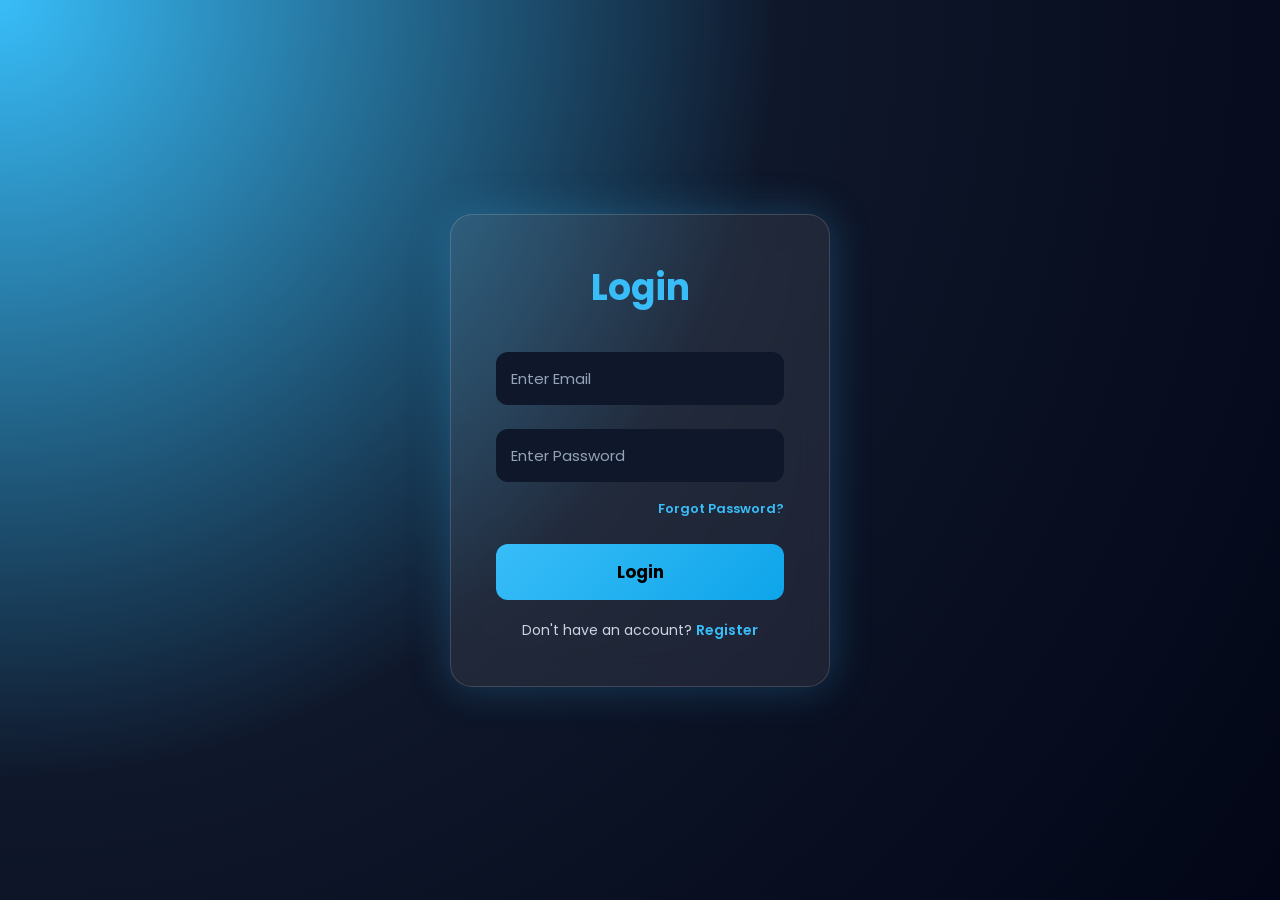
==== Task2/landing__page/index.html @ 78ef0b10 "Initial commit" ====
<!DOCTYPE html>
<html lang="en">

<head>
    <meta charset="UTF-8">
    <meta name="viewport" content="width=device-width, initial-scale=1.0">
    <title>Login Page</title>

    <link rel="stylesheet" href="login.css">
    <link href="https://fonts.googleapis.com/css2?family=Poppins:wght@300;400;600;700&display=swap" rel="stylesheet">
</head>

<body>

    <div class="auth-box">

        <h1>Login</h1>

        <input type="email" placeholder="Enter Email">

        <input type="password" placeholder="Enter Password">

        <!-- FORGOT PASSWORD LINK -->
        <a href="forgot.html" class="forgot">Forgot Password?</a>

        <button>Login</button>

        <p>
            Don't have an account?
            <a href="register.html">Register</a>
        </p>

    </div>

</body>

</html>
---- Task2/landing__page/login.css ----
/* ================= GLOBAL ================= */

*{
    margin:0;
    padding:0;
    box-sizing:border-box;
    font-family:'Poppins', sans-serif;
}

/* ================= BACKGROUND ================= */

body{
    height:100vh;
    display:flex;
    justify-content:center;
    align-items:center;

    background: radial-gradient(circle at top left, #38bdf8, #0f172a, #020617);
}

/* ================= BOX ================= */

.auth-box{
    width:380px;
    padding:45px;
    border-radius:22px;

    background: rgba(255,255,255,0.08);
    backdrop-filter: blur(18px);

    border: 1px solid rgba(255,255,255,0.15);

    box-shadow: 0px 0px 40px rgba(56,189,248,0.25);

    text-align:center;
}

/* ================= TITLE ================= */

.auth-box h1{
    color:#38bdf8;
    font-size:36px;
    margin-bottom:25px;
}

/* ================= INPUT ================= */

.auth-box input{
    width:100%;
    padding:15px;
    margin:12px 0;

    border:none;
    outline:none;
    border-radius:12px;

    background:#0f172a;
    color:white;
    font-size:15px;

    transition:0.3s;
}

.auth-box input:focus{
    border:1px solid #38bdf8;
    box-shadow:0 0 10px rgba(56,189,248,0.4);
}

.auth-box input::placeholder{
    color:#94a3b8;
}

/* ================= FORGOT PASSWORD ================= */

.forgot{
    display:block;
    text-align:right;
    margin-top:5px;
    margin-bottom:15px;

    color:#38bdf8;
    font-size:13px;
    text-decoration:none;

    transition:0.3s;
}

.forgot:hover{
    color:white;
}

/* ================= BUTTON ================= */

.auth-box button{
    width:100%;
    padding:15px;
    margin-top:10px;

    border:none;
    border-radius:12px;

    background: linear-gradient(135deg, #38bdf8, #0ea5e9);
    color:black;

    font-size:17px;
    font-weight:700;

    cursor:pointer;
    transition:0.3s;
}

.auth-box button:hover{
    transform:translateY(-4px);
    box-shadow:0px 10px 25px rgba(56,189,248,0.35);
}

.auth-box button:active{
    transform:scale(0.96);
}

/* ================= TEXT ================= */

.auth-box p{
    margin-top:20px;
    color:#cbd5e1;
    font-size:14px;
}

.auth-box a{
    color:#38bdf8;
    text-decoration:none;
    font-weight:600;
}

.auth-box a:hover{
    color:white;
}

/* ================= INFO TEXT (FORGOT PAGE) ================= */

.info{
    color:#cbd5e1;
    font-size:13px;
    margin-bottom:15px;
    line-height:20px;
}

/* ================= RESPONSIVE ================= */

@media(max-width:450px){
    .auth-box{
        width:90%;
        padding:35px;
    }

    .auth-box h1{
        font-size:30px;
    }
}
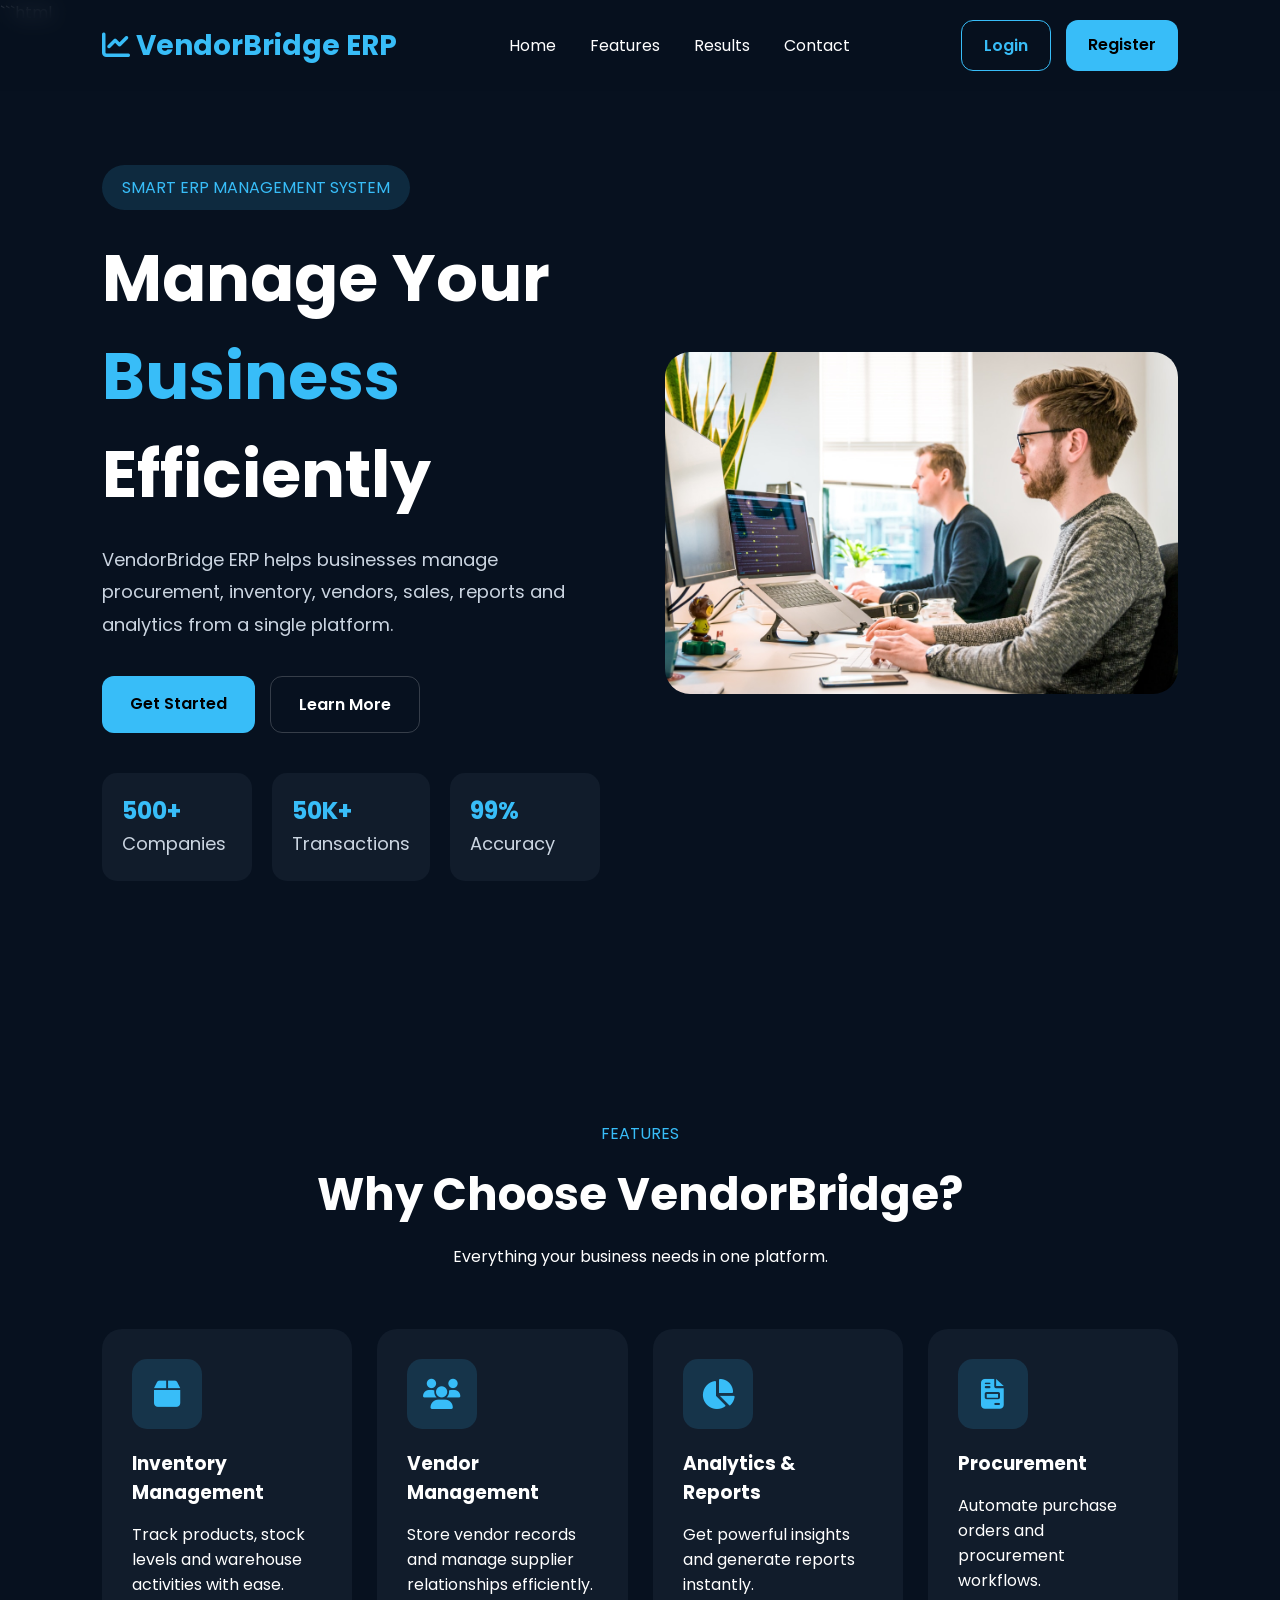
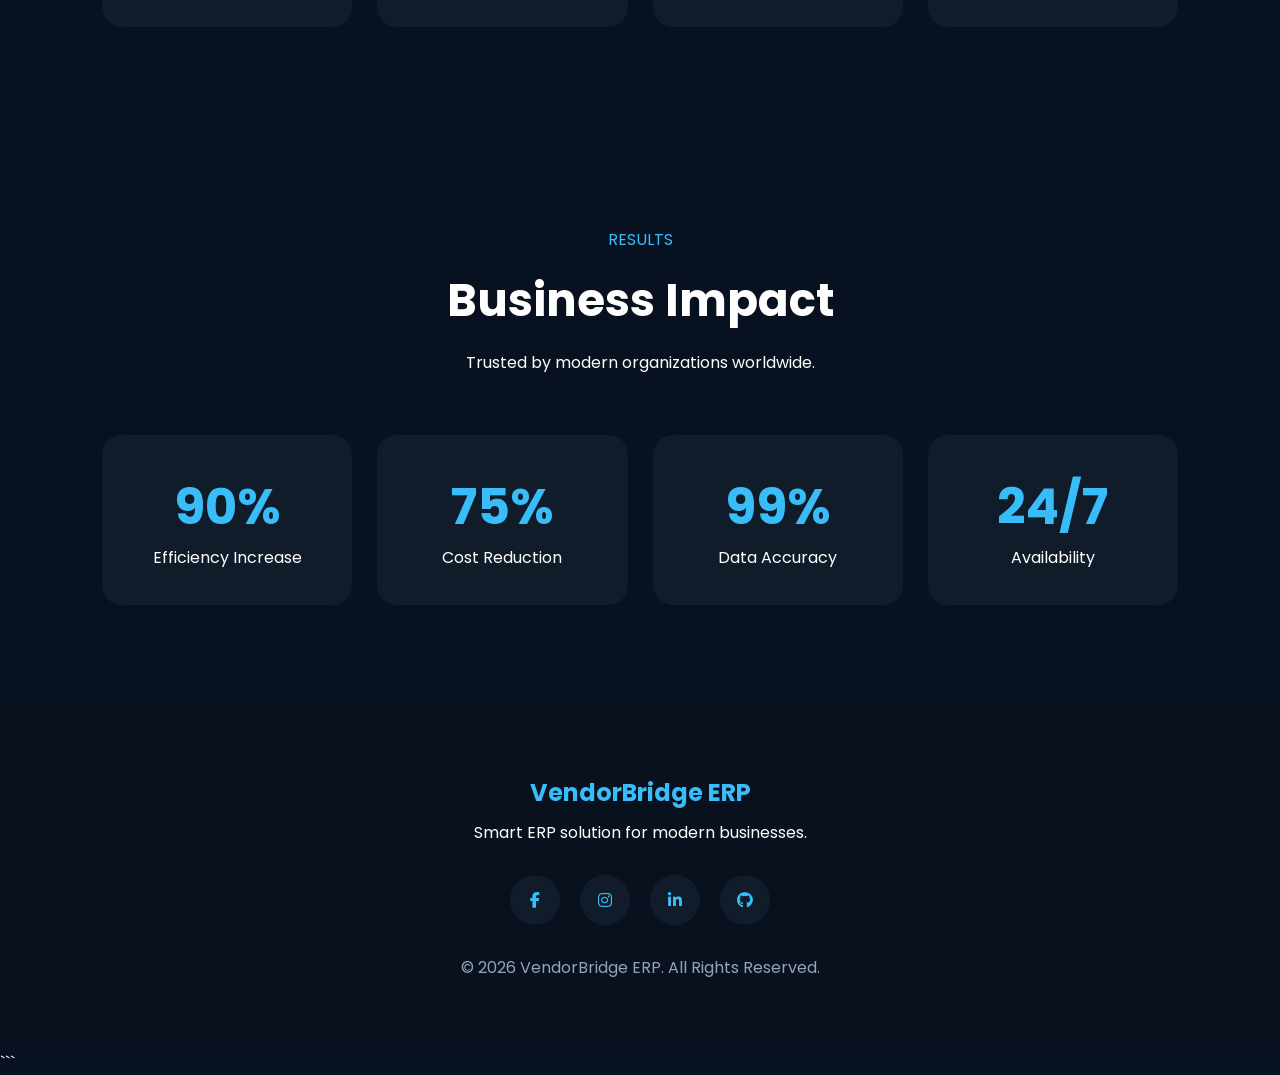
==== commit 04d2d3ea: "Updated Project" ====
--- a/Task2/landing__page/index.html
+++ b/Task2/landing__page/index.html
@@ -1,37 +1,247 @@
+```html
 <!DOCTYPE html>
 <html lang="en">
-
 <head>
     <meta charset="UTF-8">
     <meta name="viewport" content="width=device-width, initial-scale=1.0">
-    <title>Login Page</title>
-
-    <link rel="stylesheet" href="login.css">
-    <link href="https://fonts.googleapis.com/css2?family=Poppins:wght@300;400;600;700&display=swap" rel="stylesheet">
+    <title>VendorBridge ERP</title>
+
+    <link rel="stylesheet" href="style.css">
+
+    <link href="https://fonts.googleapis.com/css2?family=Poppins:wght@300;400;600;700;800&display=swap" rel="stylesheet">
+
+    <link rel="stylesheet"
+    href="https://cdnjs.cloudflare.com/ajax/libs/font-awesome/6.5.1/css/all.min.css">
 </head>
 
 <body>
 
-    <div class="auth-box">
-
-        <h1>Login</h1>
-
-        <input type="email" placeholder="Enter Email">
-
-        <input type="password" placeholder="Enter Password">
-
-        <!-- FORGOT PASSWORD LINK -->
-        <a href="forgot.html" class="forgot">Forgot Password?</a>
-
-        <button>Login</button>
+<header>
+
+    <div class="logo">
+        <i class="fa-solid fa-chart-line"></i>
+        VendorBridge ERP
+    </div>
+
+    <nav>
+        <a href="#">Home</a>
+        <a href="#features">Features</a>
+        <a href="#results">Results</a>
+        <a href="#footer">Contact</a>
+    </nav>
+
+    <div class="nav-buttons">
+        <a href="login.html" class="login-btn">Login</a>
+        <a href="register.html" class="register-btn">Register</a>
+    </div>
+
+</header>
+
+<section class="hero">
+
+    <div class="hero-content">
+
+        <div class="tagline">
+            SMART ERP MANAGEMENT SYSTEM
+        </div>
+
+        <h1>
+            Manage Your
+            <span>Business</span>
+            Efficiently
+        </h1>
 
         <p>
-            Don't have an account?
-            <a href="register.html">Register</a>
-        </p>
-
-    </div>
+            VendorBridge ERP helps businesses manage procurement,
+            inventory, vendors, sales, reports and analytics
+            from a single platform.
+        </p>
+
+        <div class="hero-buttons">
+            <a href="register.html" class="primary-btn">
+                Get Started
+            </a>
+
+            <a href="#features" class="secondary-btn">
+                Learn More
+            </a>
+        </div>
+
+        <div class="hero-stats">
+
+            <div class="stat-box">
+                <h2>500+</h2>
+                <p>Companies</p>
+            </div>
+
+            <div class="stat-box">
+                <h2>50K+</h2>
+                <p>Transactions</p>
+            </div>
+
+            <div class="stat-box">
+                <h2>99%</h2>
+                <p>Accuracy</p>
+            </div>
+
+        </div>
+
+    </div>
+
+    <div class="hero-image">
+
+        <img
+        src="image.png"
+        alt="ERP Dashboard">
+
+    </div>
+
+</section>
+
+<section id="features">
+
+    <div class="section-heading">
+        <span>FEATURES</span>
+        <h2>Why Choose VendorBridge?</h2>
+        <p>
+            Everything your business needs in one platform.
+        </p>
+    </div>
+
+    <div class="features-container">
+
+        <div class="feature-card">
+
+            <div class="icon-box">
+                <i class="fa-solid fa-box"></i>
+            </div>
+
+            <h3>Inventory Management</h3>
+
+            <p>
+                Track products, stock levels and warehouse
+                activities with ease.
+            </p>
+
+        </div>
+
+        <div class="feature-card">
+
+            <div class="icon-box">
+                <i class="fa-solid fa-users"></i>
+            </div>
+
+            <h3>Vendor Management</h3>
+
+            <p>
+                Store vendor records and manage supplier
+                relationships efficiently.
+            </p>
+
+        </div>
+
+        <div class="feature-card">
+
+            <div class="icon-box">
+                <i class="fa-solid fa-chart-pie"></i>
+            </div>
+
+            <h3>Analytics & Reports</h3>
+
+            <p>
+                Get powerful insights and generate reports
+                instantly.
+            </p>
+
+        </div>
+
+        <div class="feature-card">
+
+            <div class="icon-box">
+                <i class="fa-solid fa-file-invoice"></i>
+            </div>
+
+            <h3>Procurement</h3>
+
+            <p>
+                Automate purchase orders and procurement
+                workflows.
+            </p>
+
+        </div>
+
+    </div>
+
+</section>
+
+<section id="results">
+
+    <div class="section-heading">
+        <span>RESULTS</span>
+        <h2>Business Impact</h2>
+        <p>
+            Trusted by modern organizations worldwide.
+        </p>
+    </div>
+
+    <div class="results-container">
+
+        <div class="result-card">
+            <h1>90%</h1>
+            <p>Efficiency Increase</p>
+        </div>
+
+        <div class="result-card">
+            <h1>75%</h1>
+            <p>Cost Reduction</p>
+        </div>
+
+        <div class="result-card">
+            <h1>99%</h1>
+            <p>Data Accuracy</p>
+        </div>
+
+        <div class="result-card">
+            <h1>24/7</h1>
+            <p>Availability</p>
+        </div>
+
+    </div>
+
+</section>
+
+<footer id="footer">
+
+    <div class="footer-content">
+
+        <div class="footer-logo">
+            <h2>VendorBridge ERP</h2>
+
+            <p>
+                Smart ERP solution for modern businesses.
+            </p>
+        </div>
+
+        <div class="social-icons">
+
+            <a href="#"><i class="fab fa-facebook-f"></i></a>
+
+            <a href="#"><i class="fab fa-instagram"></i></a>
+
+            <a href="#"><i class="fab fa-linkedin-in"></i></a>
+
+            <a href="#"><i class="fab fa-github"></i></a>
+
+        </div>
+
+        <p class="copyright">
+            © 2026 VendorBridge ERP. All Rights Reserved.
+        </p>
+
+    </div>
+
+</footer>
 
 </body>
-
-</html>+</html>
+```
--- a/Task2/landing__page/style.css
+++ b/Task2/landing__page/style.css
@@ -0,0 +1,297 @@
+*{
+    margin:0;
+    padding:0;
+    box-sizing:border-box;
+    font-family:'Poppins',sans-serif;
+}
+
+body{
+    background:#07111f;
+    color:white;
+    overflow-x:hidden;
+}
+
+/* Header */
+
+header{
+    width:100%;
+    padding:20px 8%;
+    display:flex;
+    justify-content:space-between;
+    align-items:center;
+    position:fixed;
+    top:0;
+    left:0;
+    backdrop-filter:blur(10px);
+    background:rgba(7,17,31,0.8);
+    z-index:1000;
+}
+
+.logo{
+    font-size:28px;
+    font-weight:700;
+    color:#38bdf8;
+}
+
+nav a{
+    color:white;
+    text-decoration:none;
+    margin:0 15px;
+    transition:.3s;
+}
+
+nav a:hover{
+    color:#38bdf8;
+}
+
+.nav-buttons{
+    display:flex;
+    gap:15px;
+}
+
+.login-btn,
+.register-btn{
+    padding:12px 22px;
+    border-radius:12px;
+    text-decoration:none;
+    font-weight:600;
+}
+
+.login-btn{
+    border:1px solid #38bdf8;
+    color:#38bdf8;
+}
+
+.register-btn{
+    background:#38bdf8;
+    color:black;
+}
+
+/* Hero */
+
+.hero{
+    min-height:100vh;
+    padding:140px 8%;
+    display:flex;
+    align-items:center;
+    justify-content:space-between;
+    gap:50px;
+}
+
+.hero-content{
+    flex:1;
+}
+
+.tagline{
+    display:inline-block;
+    padding:10px 20px;
+    border-radius:30px;
+    background:rgba(56,189,248,.15);
+    color:#38bdf8;
+    margin-bottom:20px;
+}
+
+.hero-content h1{
+    font-size:65px;
+    margin-bottom:20px;
+}
+
+.hero-content h1 span{
+    color:#38bdf8;
+}
+
+.hero-content p{
+    color:#cbd5e1;
+    line-height:1.8;
+    font-size:18px;
+}
+
+.hero-buttons{
+    margin-top:35px;
+    display:flex;
+    gap:15px;
+}
+
+.primary-btn,
+.secondary-btn{
+    padding:15px 28px;
+    border-radius:12px;
+    text-decoration:none;
+    font-weight:600;
+}
+
+.primary-btn{
+    background:#38bdf8;
+    color:black;
+}
+
+.secondary-btn{
+    border:1px solid #ffffff30;
+    color:white;
+}
+
+.hero-image{
+    flex:1;
+}
+
+.hero-image img{
+    width:100%;
+    border-radius:25px;
+}
+
+/* Stats */
+
+.hero-stats{
+    margin-top:40px;
+    display:flex;
+    gap:20px;
+    flex-wrap:wrap;
+}
+
+.stat-box{
+    background:#111c2b;
+    padding:20px;
+    border-radius:15px;
+    min-width:150px;
+}
+
+.stat-box h2{
+    color:#38bdf8;
+}
+
+/* Sections */
+
+section{
+    padding:100px 8%;
+}
+
+.section-heading{
+    text-align:center;
+    margin-bottom:60px;
+}
+
+.section-heading span{
+    color:#38bdf8;
+}
+
+.section-heading h2{
+    margin:15px 0;
+    font-size:45px;
+}
+
+/* Features */
+
+.features-container{
+    display:grid;
+    grid-template-columns:repeat(auto-fit,minmax(250px,1fr));
+    gap:25px;
+}
+
+.feature-card{
+    background:#111c2b;
+    padding:30px;
+    border-radius:20px;
+    transition:.3s;
+}
+
+.feature-card:hover{
+    transform:translateY(-8px);
+}
+
+.icon-box{
+    width:70px;
+    height:70px;
+    background:rgba(56,189,248,.15);
+    border-radius:15px;
+    display:flex;
+    justify-content:center;
+    align-items:center;
+    margin-bottom:20px;
+}
+
+.icon-box i{
+    color:#38bdf8;
+    font-size:30px;
+}
+
+.feature-card h3{
+    margin-bottom:15px;
+}
+
+/* Results */
+
+.results-container{
+    display:grid;
+    grid-template-columns:repeat(auto-fit,minmax(220px,1fr));
+    gap:25px;
+}
+
+.result-card{
+    background:#111c2b;
+    padding:35px;
+    border-radius:20px;
+    text-align:center;
+}
+
+.result-card h1{
+    color:#38bdf8;
+    font-size:50px;
+}
+
+/* Footer */
+
+footer{
+    background:#08111d;
+    text-align:center;
+    padding:70px 20px;
+}
+
+.footer-logo h2{
+    color:#38bdf8;
+    margin-bottom:10px;
+}
+
+.social-icons{
+    margin:30px 0;
+}
+
+.social-icons a{
+    width:50px;
+    height:50px;
+    display:inline-flex;
+    justify-content:center;
+    align-items:center;
+    background:#111c2b;
+    border-radius:50%;
+    color:#38bdf8;
+    text-decoration:none;
+    margin:0 8px;
+}
+
+.copyright{
+    color:#94a3b8;
+}
+
+/* Responsive */
+
+@media(max-width:900px){
+
+    .hero{
+        flex-direction:column;
+        text-align:center;
+    }
+
+    .hero-content h1{
+        font-size:45px;
+    }
+
+    .hero-buttons,
+    .hero-stats{
+        justify-content:center;
+    }
+
+    header{
+        flex-direction:column;
+        gap:15px;
+    }
+}
